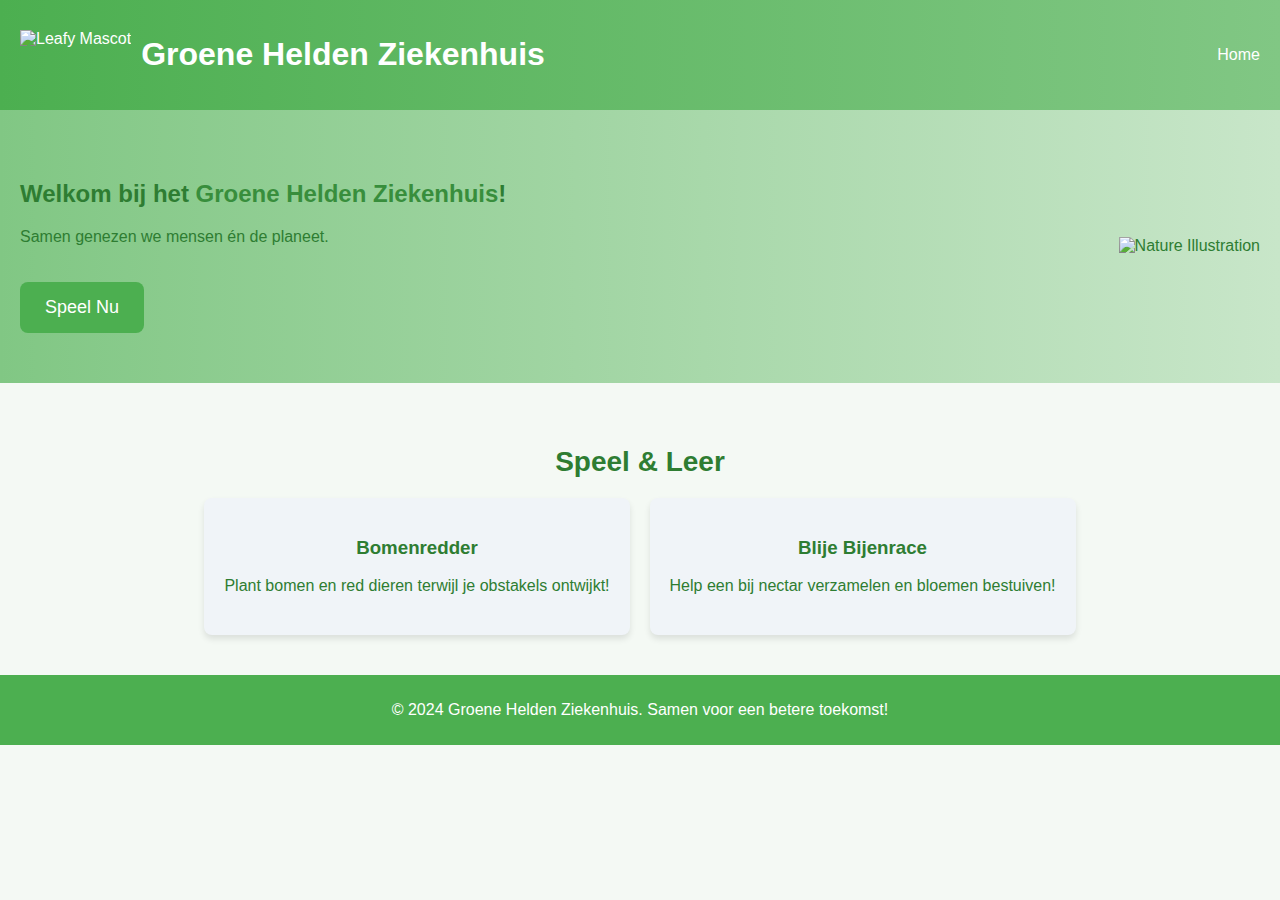
==== sdg_15_storyline_site/home.html @ 1816ff79 "a" ====
<!DOCTYPE html>
<html lang="en">
  <head>
    <meta charset="UTF-8" />
    <meta name="viewport" content="width=device-width, initial-scale=1.0" />
    <title>Groene Helden Ziekenhuis</title>
    <link rel="stylesheet" href="stylee.css" />
  </head>
  <body>
    <header>
      <div class="logo">
        <img src="images/dse.png" alt="Leafy Mascot" class="mascot" />
        <h1>Groene Helden Ziekenhuis</h1>
      </div>
      <nav>
        <ul>
          <li><a href="#home">Home</a></li>
        </ul>
      </nav>
    </header>

    <main>
      <section id="home" class="hero">
        <div class="hero-content">
          <h2>Welkom bij het <span>Groene Helden Ziekenhuis</span>!</h2>
          <p>Samen genezen we mensen én de planeet.</p>
          <button class="cta-button" onclick="showGameAlert()">Speel Nu</button>
        </div>
        <div class="hero-animation">
          <img src="images/dse.png" alt="Nature Illustration" />
        </div>
      </section>
      <section id="play" class="info-section">
        <h2>Speel & Leer</h2>
        <div class="feature-cards">
          <div class="card">
            <h3>Bomenredder</h3>
            <p>Plant bomen en red dieren terwijl je obstakels ontwijkt!</p>
          </div>
          <div class="card">
            <h3>Blije Bijenrace</h3>
            <p>Help een bij nectar verzamelen en bloemen bestuiven!</p>
          </div>
        </div>
      </section>
    </main>

    <footer>
      <p>© 2024 Groene Helden Ziekenhuis. Samen voor een betere toekomst!</p>
    </footer>

    <script src="script.js"></script>
  </body>
</html>
---- sdg_15_storyline_site/stylee.css ----
/* Global Styles */
body {
  font-family: 'Poppins', sans-serif;
  margin: 0;
  padding: 0;
  color: #2e7d32;
  background: #f4f9f4;
}

header {
  background: linear-gradient(90deg, #4caf50, #81c784);
  padding: 15px 20px;
  display: flex;
  justify-content: space-between;
  align-items: center;
  color: white;
  position: sticky;
  top: 0;
  z-index: 1000;
}

header .logo {
  display: flex;
  align-items: center;
}

header .logo img {
  height: 50px;
  margin-right: 10px;
}

header nav ul {
  display: flex;
  list-style: none;
  margin: 0;
  padding: 0;
  gap: 20px;
}

header nav ul li a {
  color: white;
  text-decoration: none;
  font-size: 16px;
  transition: color 0.3s ease;
}

header nav ul li a:hover {
  color: #a5d6a7;
}

/* Hero Section */
.hero {
  display: flex;
  justify-content: space-between;
  align-items: center;
  padding: 50px 20px;
  background: linear-gradient(90deg, #81c784, #c8e6c9);
  color: #2e7d32;
}

.hero h2 span {
  color: #388e3c;
}

.hero .cta-button {
  padding: 15px 25px;
  background: #4caf50;
  color: white;
  border: none;
  border-radius: 8px;
  cursor: pointer;
  font-size: 18px;
  margin-top: 20px;
  transition: background 0.3s ease;
}

.hero .cta-button:hover {
  background: #388e3c;
}

.hero-animation img {
  width: 300px;
  animation: float 3s ease-in-out infinite;
}

@keyframes float {
  0%, 100% {
    transform: translateY(0);
  }
  50% {
    transform: translateY(-10px);
  }
}
/* Info Sections */
.info-section {
  padding: 40px 20px;
  text-align: center;
}

.info-section h2 {
  font-size: 28px;
  margin-bottom: 20px;
}

.info-section p {
  font-size: 16px;
  margin-bottom: 20px;
}

.image-grid {
  display: flex;
  justify-content: center;
  gap: 20px;
}


.image-grid img {
  width: 100px;
  border-radius: 8px;
  box-shadow: 0 4px 6px rgba(0, 0, 0, 0.1);
}

.feature-cards {
  display: flex;
  justify-content: center;
  gap: 20px;
}

.feature-cards .card {
  background: #f0f4f8;
  padding: 20px;
  border-radius: 8px;
  box-shadow: 0 4px 6px rgba(0, 0, 0, 0.1);
  text-align: center;
  transition: transform 0.3s ease;
}

.feature-cards .card:hover {
  transform: scale(1.05);
}

/* Footer */
footer {
  text-align: center;
  padding: 10px;
  background: #4caf50;
  color: white;
}
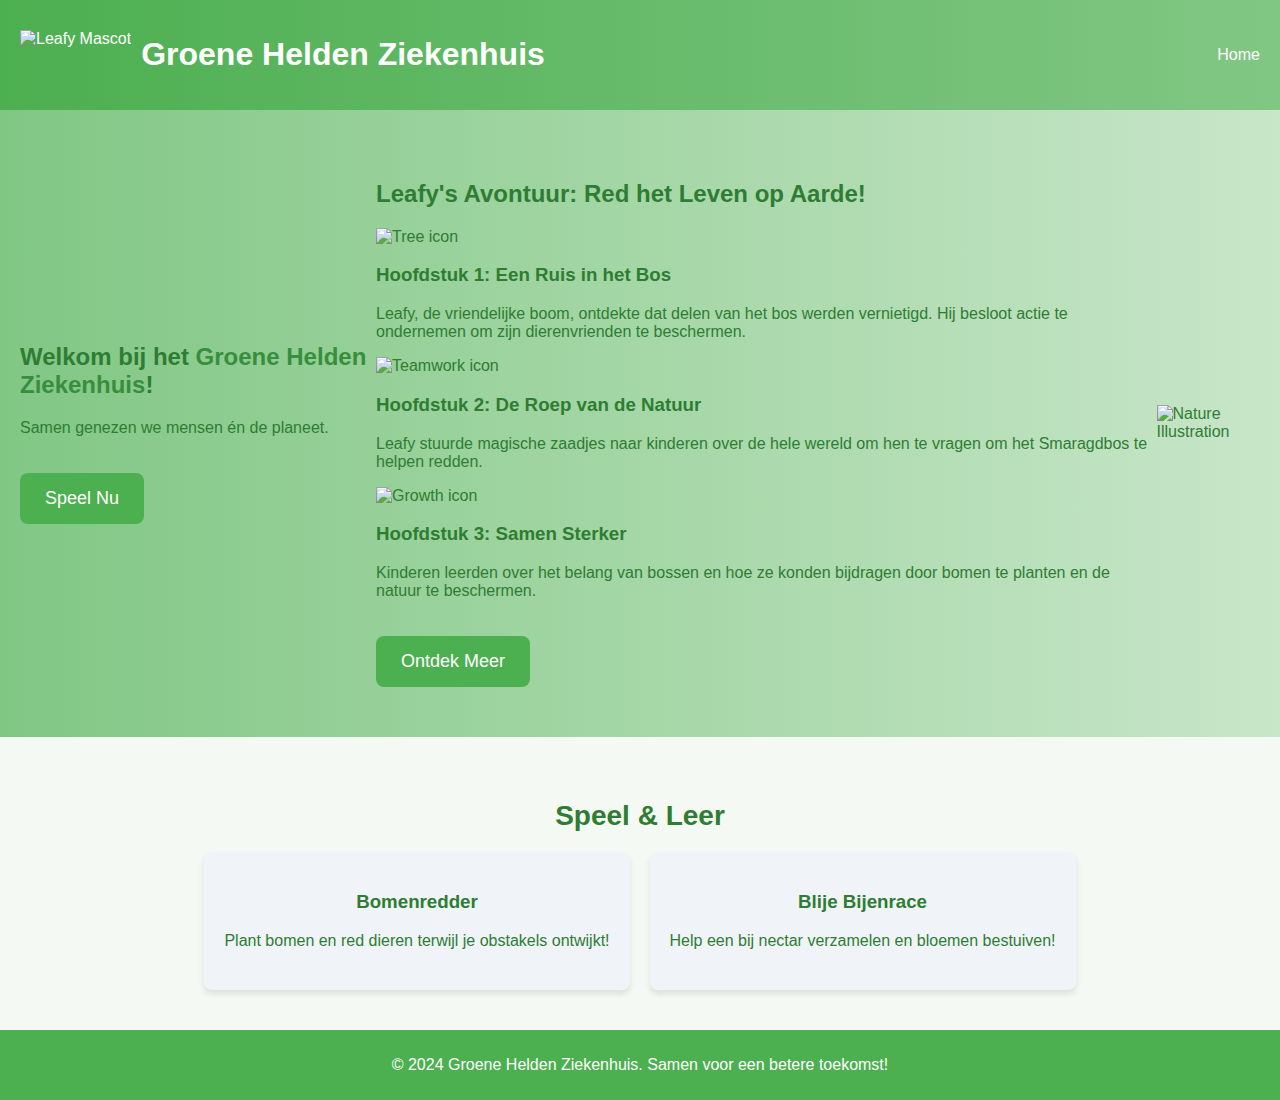
==== commit 27aff043: "sss" ====
--- a/sdg_15_storyline_site/home.html
+++ b/sdg_15_storyline_site/home.html
@@ -26,6 +26,42 @@
           <p>Samen genezen we mensen én de planeet.</p>
           <button class="cta-button" onclick="showGameAlert()">Speel Nu</button>
         </div>
+        <section id="storyline" class="story-section">
+  <h2>Leafy's Avontuur: Red het Leven op Aarde!</h2>
+  <div class="story-content">
+    <div class="story-card">
+      <div class="story-icon">
+        <img src="images/leaf.png" alt="Tree icon">
+      </div>
+      <h3>Hoofdstuk 1: Een Ruis in het Bos</h3>
+      <p>
+        Leafy, de vriendelijke boom, ontdekte dat delen van het bos werden vernietigd. Hij besloot actie te ondernemen om zijn dierenvrienden te beschermen.
+      </p>
+    </div>
+
+    <div class="story-card">
+      <div class="story-icon">
+        <img src="images/teamwork.png" alt="Teamwork icon">
+      </div>
+      <h3>Hoofdstuk 2: De Roep van de Natuur</h3>
+      <p>
+        Leafy stuurde magische zaadjes naar kinderen over de hele wereld om hen te vragen om het Smaragdbos te helpen redden.
+      </p>
+    </div>
+
+    <div class="story-card">
+      <div class="story-icon">
+        <img src="images/growth.png" alt="Growth icon">
+      </div>
+      <h3>Hoofdstuk 3: Samen Sterker</h3>
+      <p>
+        Kinderen leerden over het belang van bossen en hoe ze konden bijdragen door bomen te planten en de natuur te beschermen.
+      </p>
+    </div>
+  </div>
+  <button class="cta-button" onclick="exploreMore()">Ontdek Meer</button>
+</section>
+
         <div class="hero-animation">
           <img src="images/dse.png" alt="Nature Illustration" />
         </div>
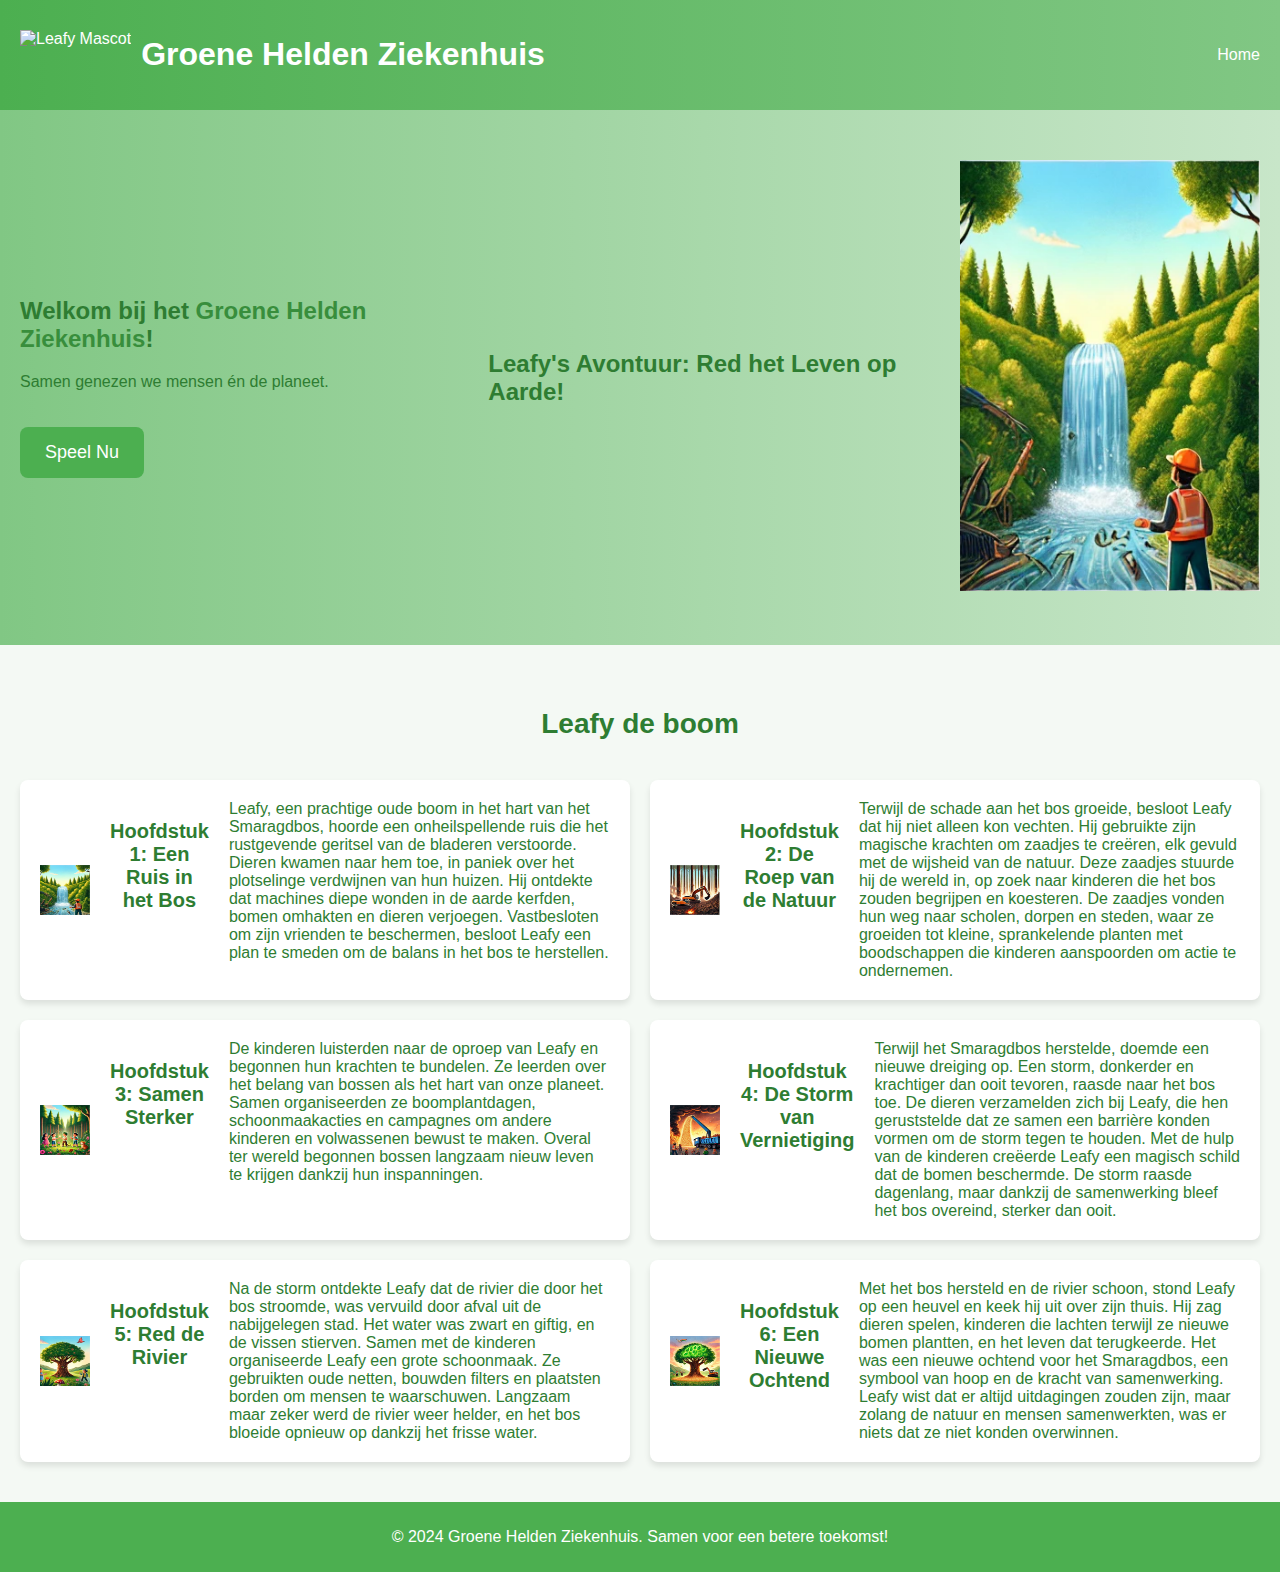
==== commit 3f7b0533: "images" ====
--- a/sdg_15_storyline_site/home.html
+++ b/sdg_15_storyline_site/home.html
@@ -27,55 +27,97 @@
           <button class="cta-button" onclick="showGameAlert()">Speel Nu</button>
         </div>
         <section id="storyline" class="story-section">
-  <h2>Leafy's Avontuur: Red het Leven op Aarde!</h2>
-  <div class="story-content">
-    <div class="story-card">
-      <div class="story-icon">
-        <img src="images/leaf.png" alt="Tree icon">
-      </div>
-      <h3>Hoofdstuk 1: Een Ruis in het Bos</h3>
-      <p>
-        Leafy, de vriendelijke boom, ontdekte dat delen van het bos werden vernietigd. Hij besloot actie te ondernemen om zijn dierenvrienden te beschermen.
-      </p>
-    </div>
-
-    <div class="story-card">
-      <div class="story-icon">
-        <img src="images/teamwork.png" alt="Teamwork icon">
-      </div>
-      <h3>Hoofdstuk 2: De Roep van de Natuur</h3>
-      <p>
-        Leafy stuurde magische zaadjes naar kinderen over de hele wereld om hen te vragen om het Smaragdbos te helpen redden.
-      </p>
-    </div>
-
-    <div class="story-card">
-      <div class="story-icon">
-        <img src="images/growth.png" alt="Growth icon">
-      </div>
-      <h3>Hoofdstuk 3: Samen Sterker</h3>
-      <p>
-        Kinderen leerden over het belang van bossen en hoe ze konden bijdragen door bomen te planten en de natuur te beschermen.
-      </p>
-    </div>
-  </div>
-  <button class="cta-button" onclick="exploreMore()">Ontdek Meer</button>
-</section>
+          <h2>Leafy's Avontuur: Red het Leven op Aarde!</h2>
+        </section>
 
         <div class="hero-animation">
-          <img src="images/dse.png" alt="Nature Illustration" />
+          <img src="image1.png" alt="Nature Illustration" />
         </div>
       </section>
       <section id="play" class="info-section">
-        <h2>Speel & Leer</h2>
-        <div class="feature-cards">
-          <div class="card">
-            <h3>Bomenredder</h3>
-            <p>Plant bomen en red dieren terwijl je obstakels ontwijkt!</p>
+        <h2>Leafy de boom</h2>
+        <div class="story-content">
+          <!-- Hoofdstuk 1 -->
+          <div class="story-card">
+            <div class="story-icon">
+              <img src="image1.png" alt="Tree icon" />
+            </div>
+            <h3>Hoofdstuk 1: Een Ruis in het Bos</h3>
+            <p>
+              Leafy, een prachtige oude boom in het hart van het Smaragdbos, hoorde een onheilspellende ruis die het rustgevende geritsel van de
+              bladeren verstoorde. Dieren kwamen naar hem toe, in paniek over het plotselinge verdwijnen van hun huizen. Hij ontdekte dat machines
+              diepe wonden in de aarde kerfden, bomen omhakten en dieren verjoegen. Vastbesloten om zijn vrienden te beschermen, besloot Leafy een
+              plan te smeden om de balans in het bos te herstellen.
+            </p>
           </div>
-          <div class="card">
-            <h3>Blije Bijenrace</h3>
-            <p>Help een bij nectar verzamelen en bloemen bestuiven!</p>
+
+          <!-- Hoofdstuk 2 -->
+          <div class="story-card">
+            <div class="story-icon">
+              <img src="image2.png" alt="Teamwork icon" />
+            </div>
+            <h3>Hoofdstuk 2: De Roep van de Natuur</h3>
+            <p>
+              Terwijl de schade aan het bos groeide, besloot Leafy dat hij niet alleen kon vechten. Hij gebruikte zijn magische krachten om zaadjes te
+              creëren, elk gevuld met de wijsheid van de natuur. Deze zaadjes stuurde hij de wereld in, op zoek naar kinderen die het bos zouden
+              begrijpen en koesteren. De zaadjes vonden hun weg naar scholen, dorpen en steden, waar ze groeiden tot kleine, sprankelende planten met
+              boodschappen die kinderen aanspoorden om actie te ondernemen.
+            </p>
+          </div>
+
+          <!-- Hoofdstuk 3 -->
+          <div class="story-card">
+            <div class="story-icon">
+              <img src="image3.png" alt="Growth icon" />
+            </div>
+            <h3>Hoofdstuk 3: Samen Sterker</h3>
+            <p>
+              De kinderen luisterden naar de oproep van Leafy en begonnen hun krachten te bundelen. Ze leerden over het belang van bossen als het hart
+              van onze planeet. Samen organiseerden ze boomplantdagen, schoonmaakacties en campagnes om andere kinderen en volwassenen bewust te
+              maken. Overal ter wereld begonnen bossen langzaam nieuw leven te krijgen dankzij hun inspanningen.
+            </p>
+          </div>
+
+          <!-- Hoofdstuk 4 -->
+          <div class="story-card">
+            <div class="story-icon">
+              <img src="image4.png" alt="Shield icon" />
+            </div>
+            <h3>Hoofdstuk 4: De Storm van Vernietiging</h3>
+            <p>
+              Terwijl het Smaragdbos herstelde, doemde een nieuwe dreiging op. Een storm, donkerder en krachtiger dan ooit tevoren, raasde naar het
+              bos toe. De dieren verzamelden zich bij Leafy, die hen geruststelde dat ze samen een barrière konden vormen om de storm tegen te houden.
+              Met de hulp van de kinderen creëerde Leafy een magisch schild dat de bomen beschermde. De storm raasde dagenlang, maar dankzij de
+              samenwerking bleef het bos overeind, sterker dan ooit.
+            </p>
+          </div>
+
+          <!-- Hoofdstuk 5 -->
+          <div class="story-card">
+            <div class="story-icon">
+              <img src="image5.png" alt="Water drop icon" />
+            </div>
+            <h3>Hoofdstuk 5: Red de Rivier</h3>
+            <p>
+              Na de storm ontdekte Leafy dat de rivier die door het bos stroomde, was vervuild door afval uit de nabijgelegen stad. Het water was
+              zwart en giftig, en de vissen stierven. Samen met de kinderen organiseerde Leafy een grote schoonmaak. Ze gebruikten oude netten,
+              bouwden filters en plaatsten borden om mensen te waarschuwen. Langzaam maar zeker werd de rivier weer helder, en het bos bloeide opnieuw
+              op dankzij het frisse water.
+            </p>
+          </div>
+
+          <!-- Hoofdstuk 6 -->
+          <div class="story-card">
+            <div class="story-icon">
+              <img src="image6.png" alt="Sunrise icon" />
+            </div>
+            <h3>Hoofdstuk 6: Een Nieuwe Ochtend</h3>
+            <p>
+              Met het bos hersteld en de rivier schoon, stond Leafy op een heuvel en keek hij uit over zijn thuis. Hij zag dieren spelen, kinderen die
+              lachten terwijl ze nieuwe bomen plantten, en het leven dat terugkeerde. Het was een nieuwe ochtend voor het Smaragdbos, een symbool van
+              hoop en de kracht van samenwerking. Leafy wist dat er altijd uitdagingen zouden zijn, maar zolang de natuur en mensen samenwerkten, was
+              er niets dat ze niet konden overwinnen.
+            </p>
           </div>
         </div>
       </section>
--- a/sdg_15_storyline_site/stylee.css
+++ b/sdg_15_storyline_site/stylee.css
@@ -1,10 +1,13 @@
 /* Global Styles */
 body {
-  font-family: 'Poppins', sans-serif;
+  font-family: "Poppins", sans-serif;
   margin: 0;
   padding: 0;
   color: #2e7d32;
   background: #f4f9f4;
+  display: flex;
+  flex-direction: column;
+  min-height: 100vh;
 }
 
 header {
@@ -84,17 +87,24 @@
 }
 
 @keyframes float {
-  0%, 100% {
+  0%,
+  100% {
     transform: translateY(0);
   }
   50% {
     transform: translateY(-10px);
   }
 }
+
 /* Info Sections */
 .info-section {
   padding: 40px 20px;
   text-align: center;
+  flex: 1; /* Zorgt ervoor dat deze sectie de resterende ruimte inneemt */
+  display: flex;
+  align-items: center;
+  justify-content: center;
+  flex-direction: column; /* Zorgt ervoor dat de content in een verticale flow blijft */
 }
 
 .info-section h2 {
@@ -107,36 +117,50 @@
   margin-bottom: 20px;
 }
 
-.image-grid {
-  display: flex;
-  justify-content: center;
-  gap: 20px;
+.info-section .story-content {
+  display: grid;
+  max-width: 1600px;
+  grid-template-columns: repeat(2, minmax(300px, 1fr));
+  gap: 20px; /* Ruimte tussen de kaarten */
+  margin-top: 20px;
 }
 
-
-.image-grid img {
-  width: 100px;
-  border-radius: 8px;
-  box-shadow: 0 4px 6px rgba(0, 0, 0, 0.1);
-}
-
-.feature-cards {
-  display: flex;
-  justify-content: center;
-  gap: 20px;
-}
-
-.feature-cards .card {
-  background: #f0f4f8;
+/* Zorg ervoor dat de story-card flex is */
+.story-card {
+  display: flex; /* Flexbox gebruiken voor de uitlijning van afbeelding en tekst */
+  background: #ffffff;
   padding: 20px;
   border-radius: 8px;
   box-shadow: 0 4px 6px rgba(0, 0, 0, 0.1);
-  text-align: center;
+  text-align: left;
   transition: transform 0.3s ease;
+  gap: 20px; /* Ruimte tussen de afbeelding en tekst */
 }
 
-.feature-cards .card:hover {
-  transform: scale(1.05);
+/* De afbeelding komt links van de tekst */
+.story-icon {
+  display: flex;
+  justify-content: center; /* Horizontaal centreren van de afbeelding */
+  align-items: center; /* Verticaal centreren van de afbeelding */
+  flex-shrink: 0; /* Zorg ervoor dat de afbeelding niet krimpt */
+}
+
+.story-icon img {
+  width: 50px;
+  height: 50px; /* Zorg ervoor dat de afbeelding een vaste grootte heeft */
+}
+
+/* De h3 wordt boven de tekst geplaatst */
+.story-card h3 {
+  font-size: 20px;
+  text-align: center; /* Titel gecentreerd boven de tekst */
+  margin-bottom: 10px; /* Ruimte tussen de titel en de tekst */
+  width: 100%; /* Zorg ervoor dat de titel de volledige breedte inneemt */
+}
+
+.story-card p {
+  text-align: left; /* Zorg ervoor dat de tekst naar links is uitgelijnd */
+  margin: 0; /* Verwijder extra marges tussen de tekst */
 }
 
 /* Footer */
@@ -146,3 +170,7 @@
   background: #4caf50;
   color: white;
 }
+
+main {
+  flex: 1; /* Duwt de footer naar de onderkant */
+}
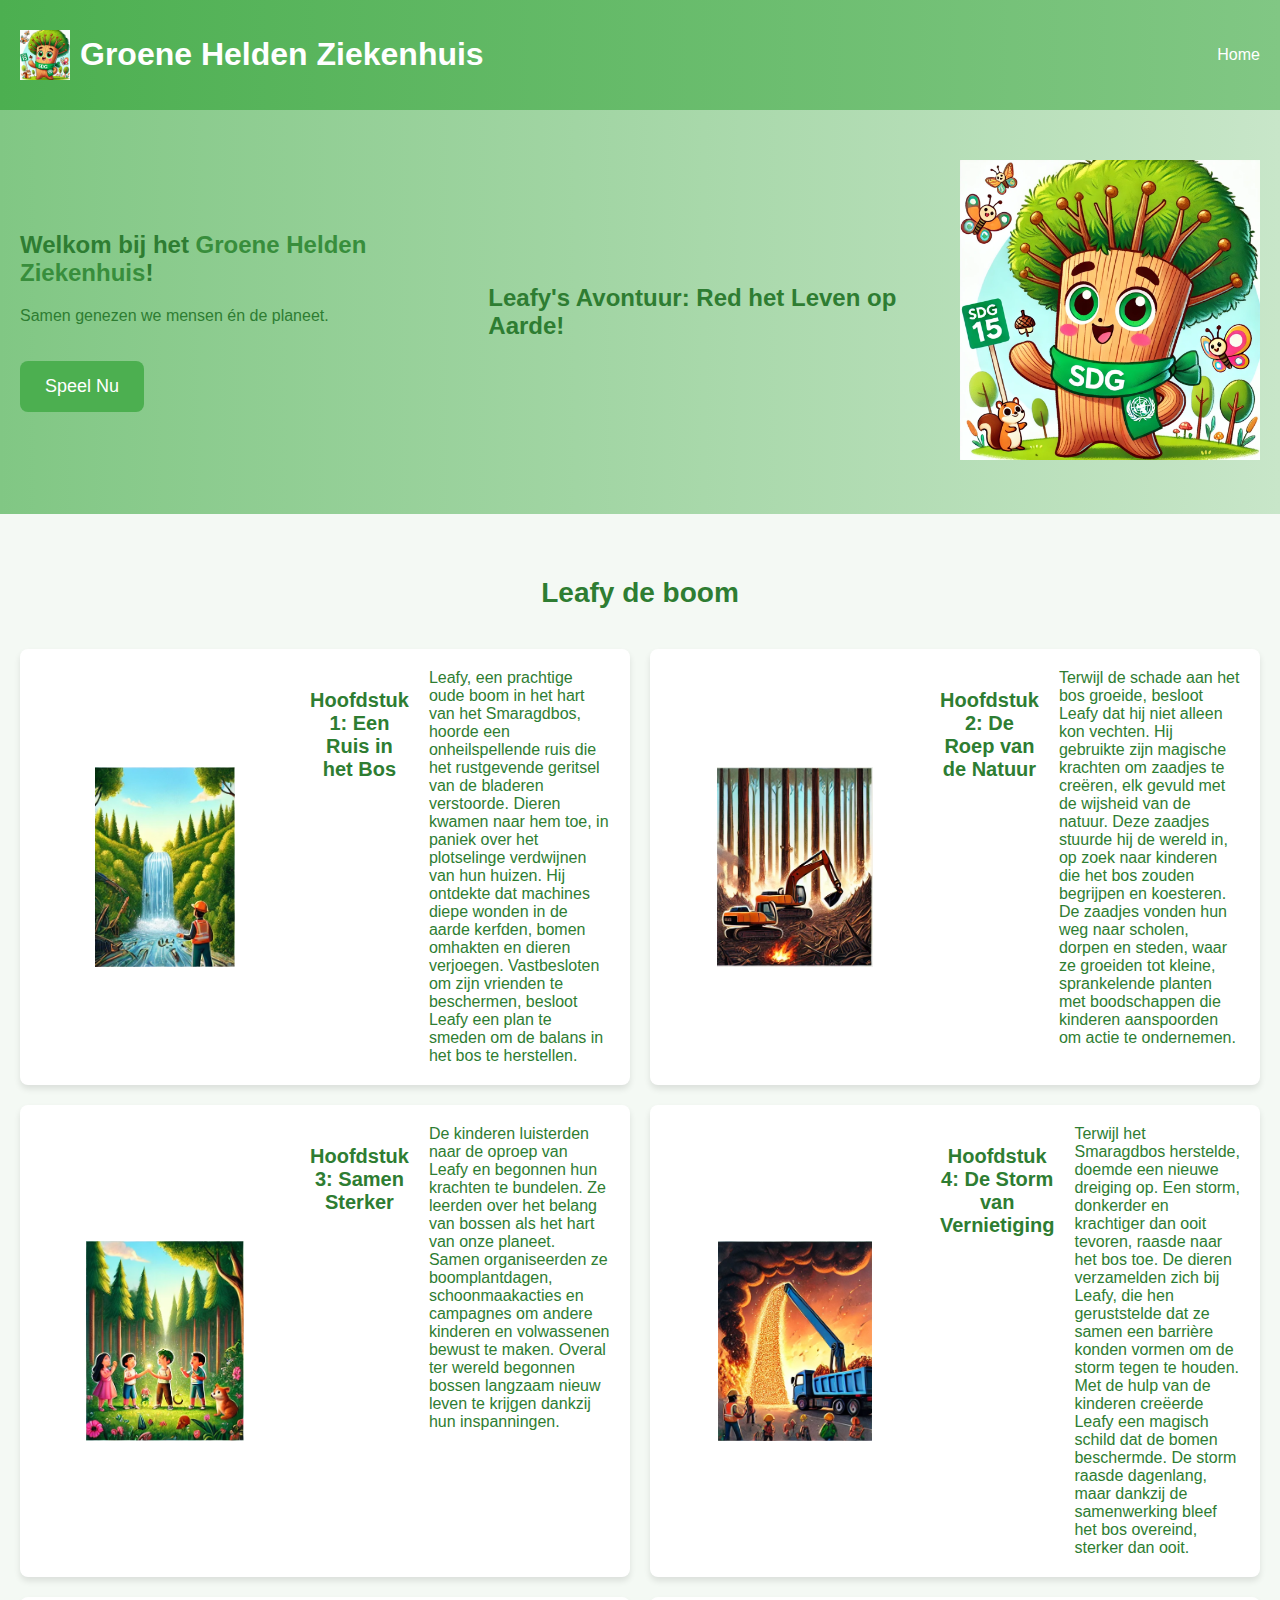
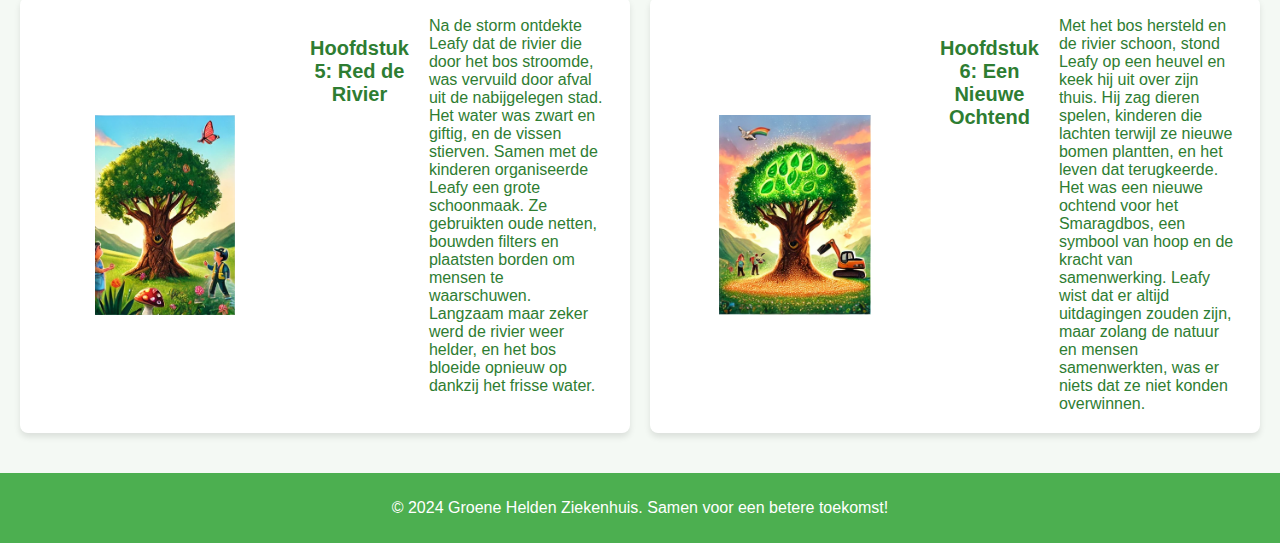
==== commit 1344379b: "sss" ====
--- a/sdg_15_storyline_site/home.html
+++ b/sdg_15_storyline_site/home.html
@@ -9,7 +9,7 @@
   <body>
     <header>
       <div class="logo">
-        <img src="images/dse.png" alt="Leafy Mascot" class="mascot" />
+        <img src="dse.png" alt="Leafy Mascot" class="mascot" />
         <h1>Groene Helden Ziekenhuis</h1>
       </div>
       <nav>
@@ -31,7 +31,7 @@
         </section>
 
         <div class="hero-animation">
-          <img src="image1.png" alt="Nature Illustration" />
+          <img src="dse.png" alt="Nature Illustration" />
         </div>
       </section>
       <section id="play" class="info-section">
--- a/sdg_15_storyline_site/stylee.css
+++ b/sdg_15_storyline_site/stylee.css
@@ -146,8 +146,9 @@
 }
 
 .story-icon img {
-  width: 50px;
-  height: 50px; /* Zorg ervoor dat de afbeelding een vaste grootte heeft */
+  width: 250px; /* Vergroot de breedte */
+  height: 200px; /* Vergroot de hoogte */
+  object-fit: contain; /* Zorg ervoor dat de afbeelding binnen de beschikbare ruimte past */
 }
 
 /* De h3 wordt boven de tekst geplaatst */
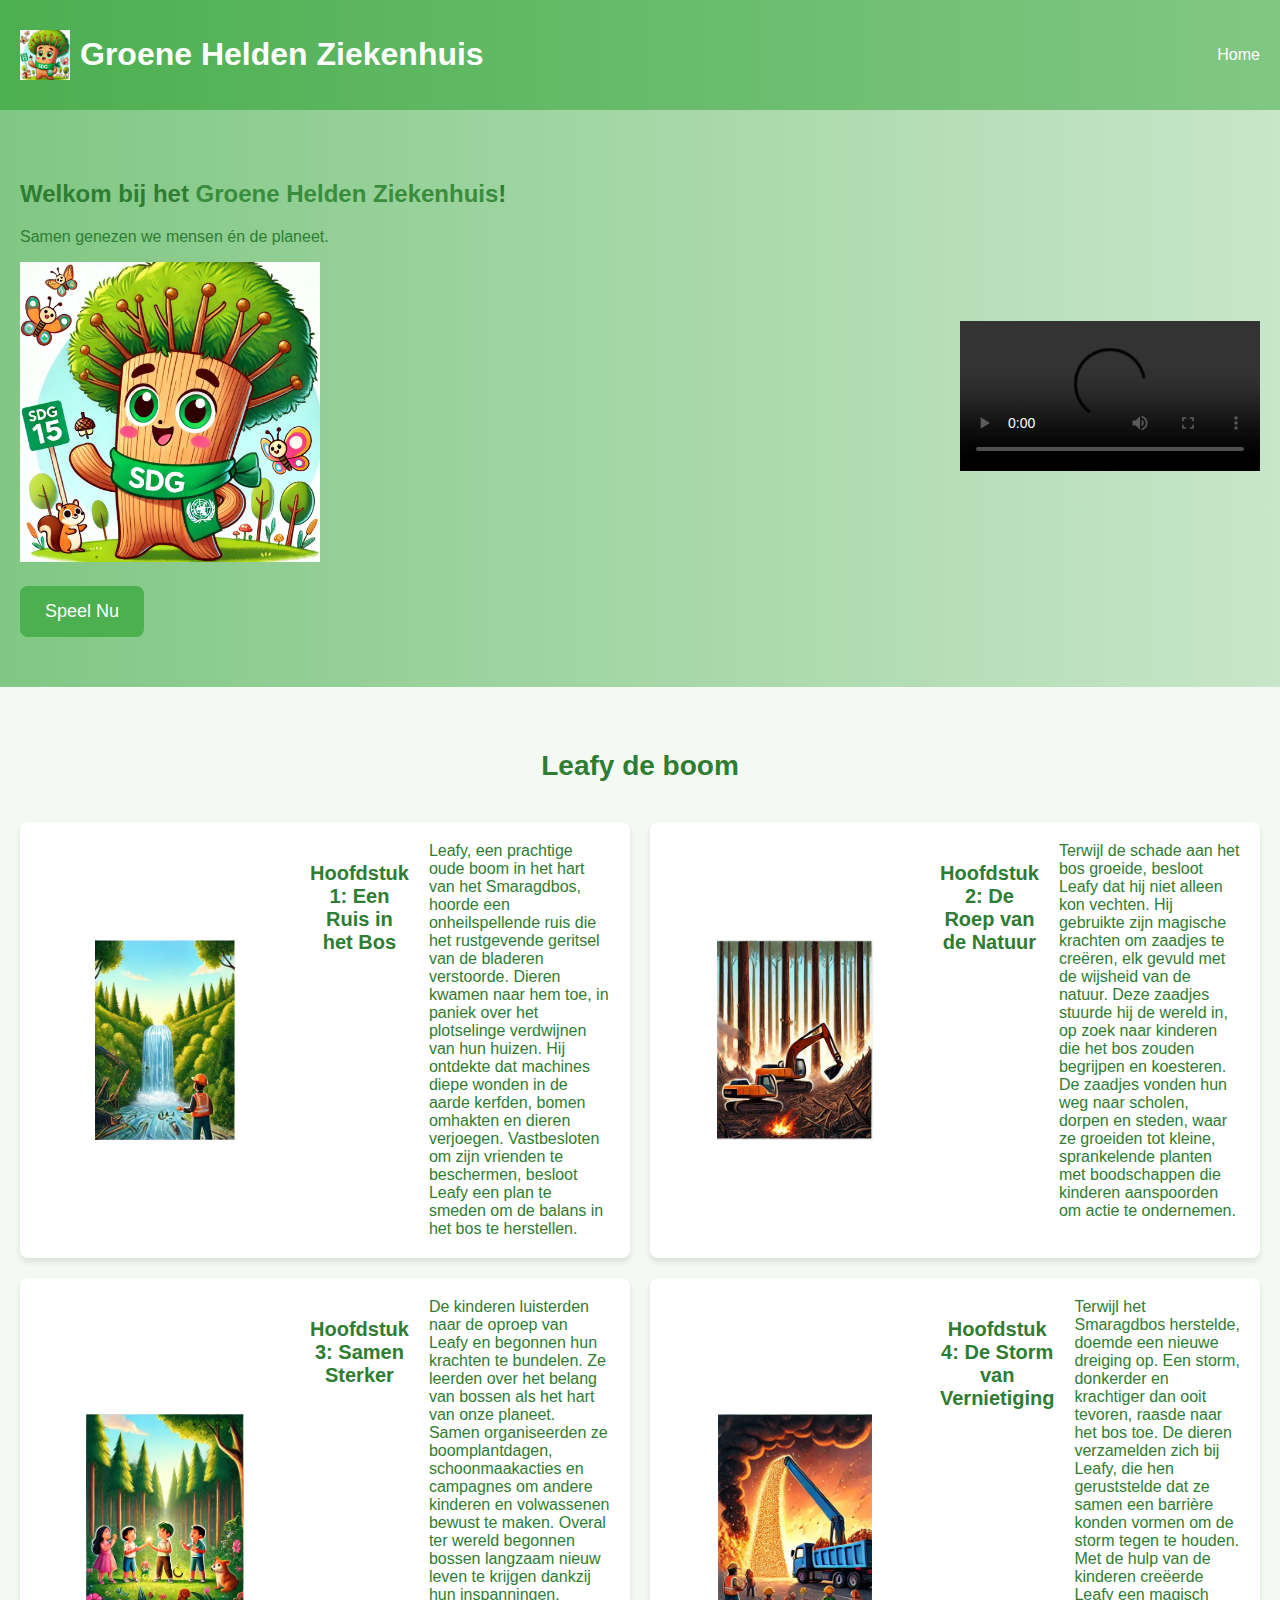
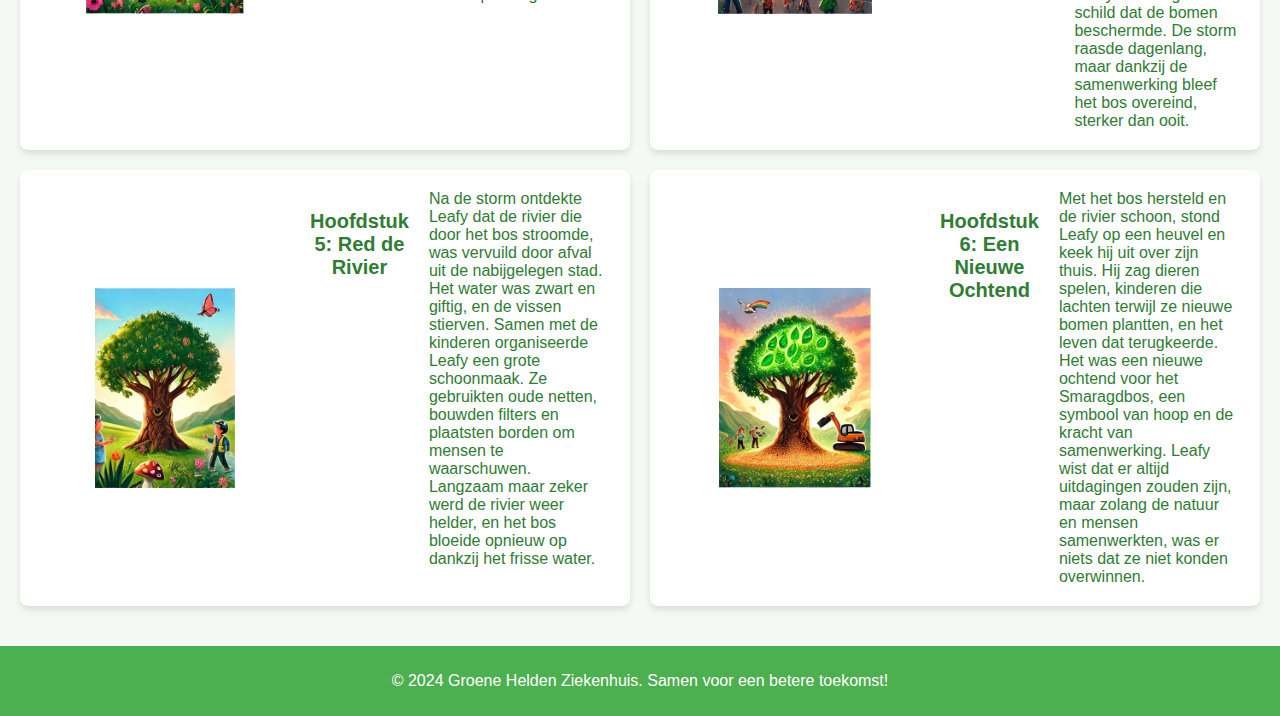
==== commit 6307a2c5: "sssdfsgsrgg" ====
--- a/sdg_15_storyline_site/home.html
+++ b/sdg_15_storyline_site/home.html
@@ -24,16 +24,21 @@
         <div class="hero-content">
           <h2>Welkom bij het <span>Groene Helden Ziekenhuis</span>!</h2>
           <p>Samen genezen we mensen én de planeet.</p>
+                  <div class="hero-animation">
+          <img src="dse.png" alt="Nature Illustration" />
+        </div>
           <button class="cta-button" onclick="showGameAlert()">Speel Nu</button>
         </div>
         <section id="storyline" class="story-section">
-          <h2>Leafy's Avontuur: Red het Leven op Aarde!</h2>
+          <!-- Video toegevoegd in plaats van de tekst -->
+          <video controls>
+            <source src="untitled.mp4" type="video/mp4" />
+            Je browser ondersteunt geen video-element.
+          </video>
         </section>
 
-        <div class="hero-animation">
-          <img src="dse.png" alt="Nature Illustration" />
-        </div>
       </section>
+
       <section id="play" class="info-section">
         <h2>Leafy de boom</h2>
         <div class="story-content">
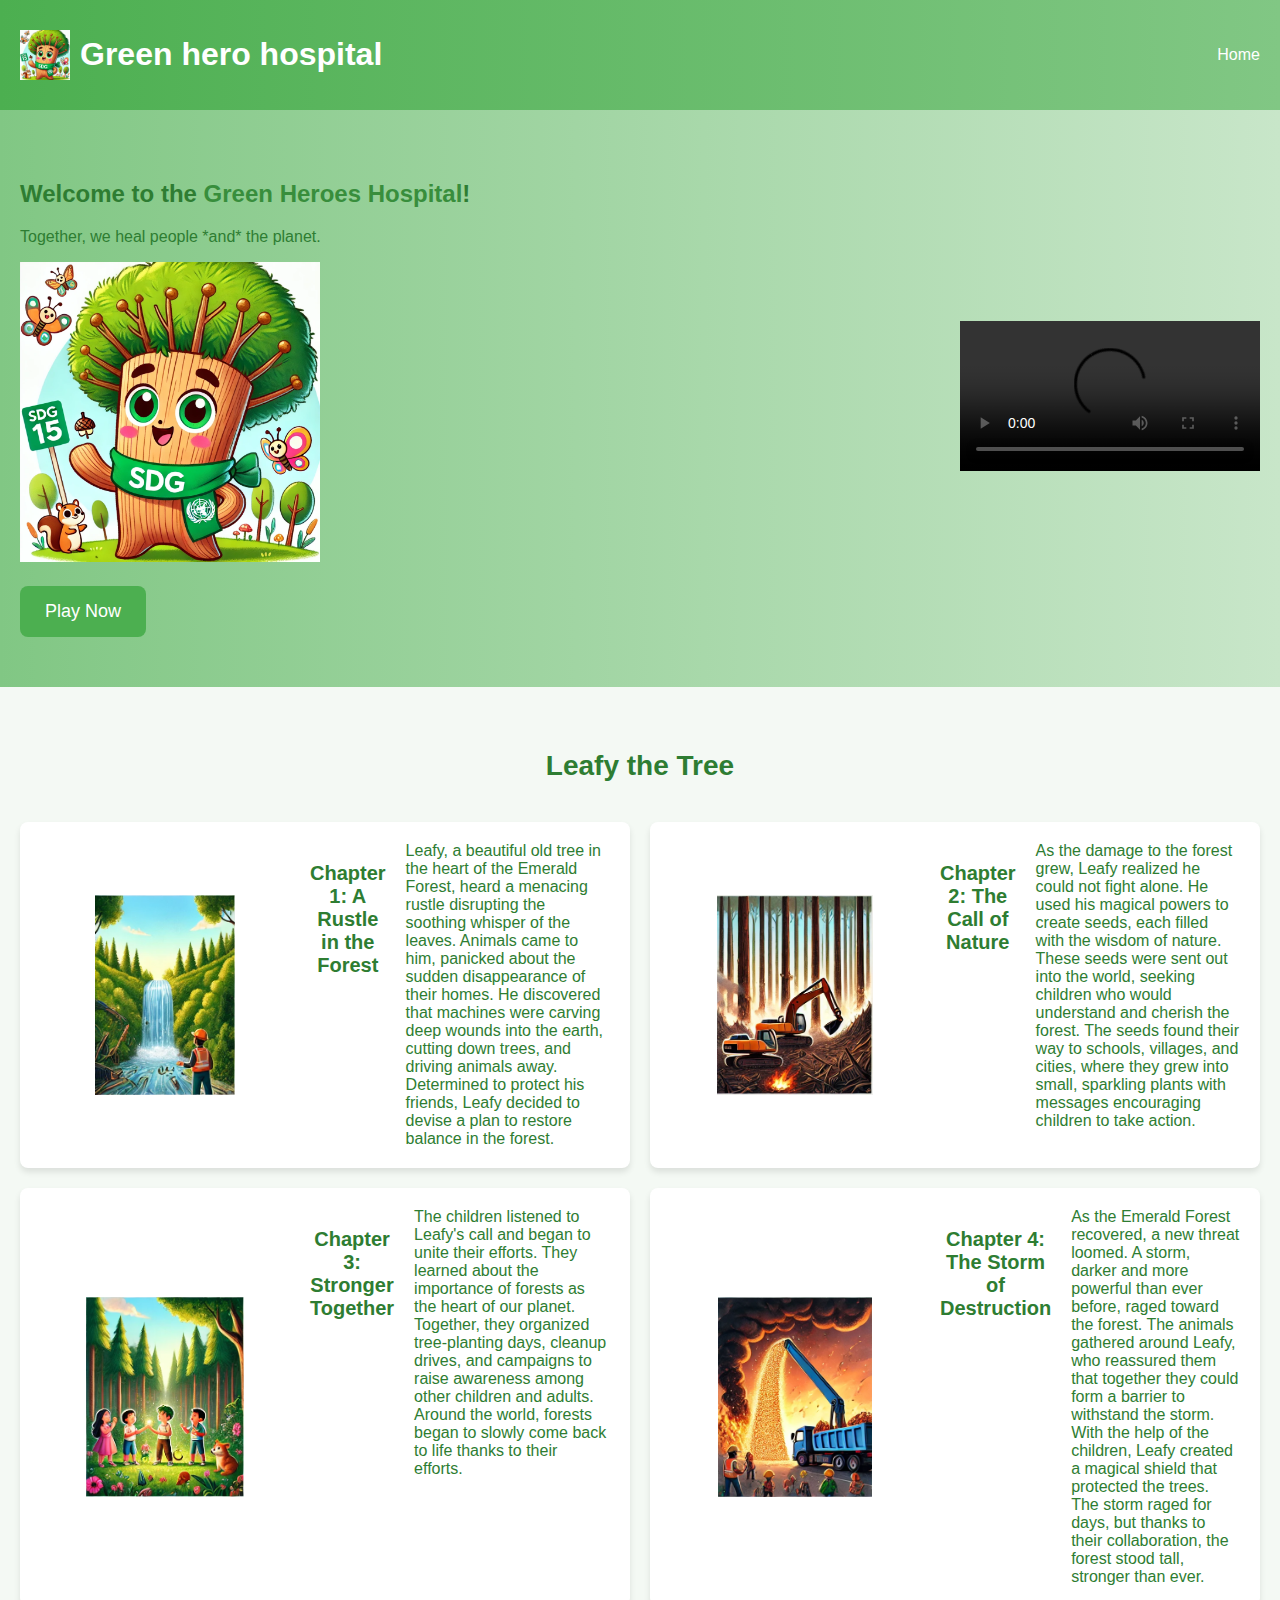
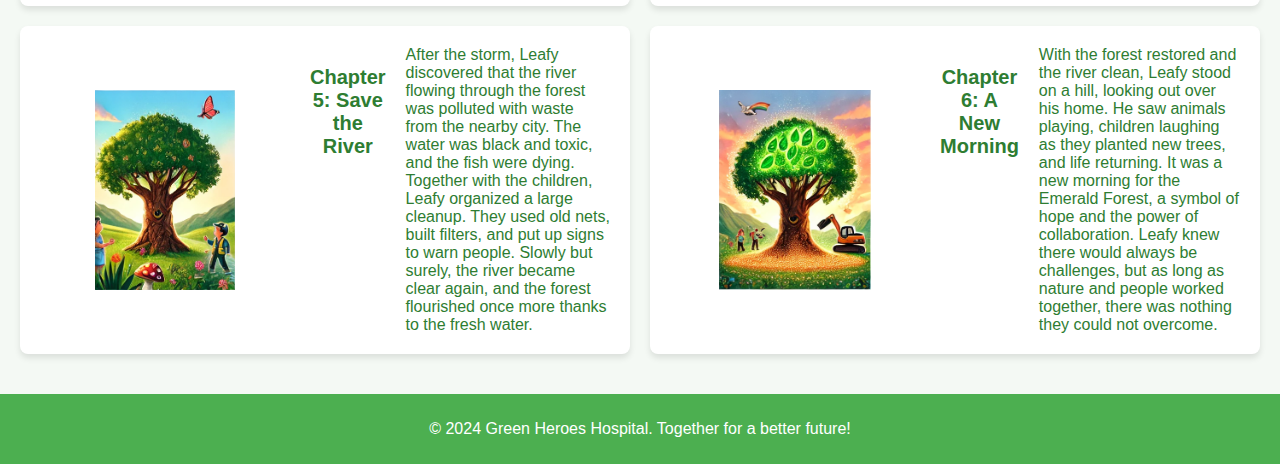
==== commit 0c180654: "Fix: Translate everything to english" ====
--- a/sdg_15_storyline_site/home.html
+++ b/sdg_15_storyline_site/home.html
@@ -3,14 +3,14 @@
   <head>
     <meta charset="UTF-8" />
     <meta name="viewport" content="width=device-width, initial-scale=1.0" />
-    <title>Groene Helden Ziekenhuis</title>
+    <title>Green hero hospital</title>
     <link rel="stylesheet" href="stylee.css" />
   </head>
   <body>
     <header>
       <div class="logo">
         <img src="dse.png" alt="Leafy Mascot" class="mascot" />
-        <h1>Groene Helden Ziekenhuis</h1>
+        <h1>Green hero hospital</h1>
       </div>
       <nav>
         <ul>
@@ -22,106 +22,105 @@
     <main>
       <section id="home" class="hero">
         <div class="hero-content">
-          <h2>Welkom bij het <span>Groene Helden Ziekenhuis</span>!</h2>
-          <p>Samen genezen we mensen én de planeet.</p>
-                  <div class="hero-animation">
-          <img src="dse.png" alt="Nature Illustration" />
-        </div>
-          <button class="cta-button" onclick="showGameAlert()">Speel Nu</button>
+          <h2>Welcome to the <span>Green Heroes Hospital</span>!</h2>
+          <p>Together, we heal people *and* the planet.</p>
+          <div class="hero-animation">
+            <img src="dse.png" alt="Nature Illustration" />
+          </div>
+          <button class="cta-button" onclick="showGameAlert()">Play Now</button>
         </div>
         <section id="storyline" class="story-section">
-          <!-- Video toegevoegd in plaats van de tekst -->
+          <!-- Video added instead of text -->
           <video controls>
             <source src="untitled.mp4" type="video/mp4" />
-            Je browser ondersteunt geen video-element.
+            Your browser does not support the video element.
           </video>
         </section>
-
       </section>
 
       <section id="play" class="info-section">
-        <h2>Leafy de boom</h2>
+        <h2>Leafy the Tree</h2>
         <div class="story-content">
-          <!-- Hoofdstuk 1 -->
+          <!-- Chapter 1 -->
           <div class="story-card">
             <div class="story-icon">
               <img src="image1.png" alt="Tree icon" />
             </div>
-            <h3>Hoofdstuk 1: Een Ruis in het Bos</h3>
+            <h3>Chapter 1: A Rustle in the Forest</h3>
             <p>
-              Leafy, een prachtige oude boom in het hart van het Smaragdbos, hoorde een onheilspellende ruis die het rustgevende geritsel van de
-              bladeren verstoorde. Dieren kwamen naar hem toe, in paniek over het plotselinge verdwijnen van hun huizen. Hij ontdekte dat machines
-              diepe wonden in de aarde kerfden, bomen omhakten en dieren verjoegen. Vastbesloten om zijn vrienden te beschermen, besloot Leafy een
-              plan te smeden om de balans in het bos te herstellen.
+              Leafy, a beautiful old tree in the heart of the Emerald Forest, heard a menacing rustle disrupting the soothing whisper of the leaves.
+              Animals came to him, panicked about the sudden disappearance of their homes. He discovered that machines were carving deep wounds into
+              the earth, cutting down trees, and driving animals away. Determined to protect his friends, Leafy decided to devise a plan to restore
+              balance in the forest.
             </p>
           </div>
 
-          <!-- Hoofdstuk 2 -->
+          <!-- Chapter 2 -->
           <div class="story-card">
             <div class="story-icon">
               <img src="image2.png" alt="Teamwork icon" />
             </div>
-            <h3>Hoofdstuk 2: De Roep van de Natuur</h3>
+            <h3>Chapter 2: The Call of Nature</h3>
             <p>
-              Terwijl de schade aan het bos groeide, besloot Leafy dat hij niet alleen kon vechten. Hij gebruikte zijn magische krachten om zaadjes te
-              creëren, elk gevuld met de wijsheid van de natuur. Deze zaadjes stuurde hij de wereld in, op zoek naar kinderen die het bos zouden
-              begrijpen en koesteren. De zaadjes vonden hun weg naar scholen, dorpen en steden, waar ze groeiden tot kleine, sprankelende planten met
-              boodschappen die kinderen aanspoorden om actie te ondernemen.
+              As the damage to the forest grew, Leafy realized he could not fight alone. He used his magical powers to create seeds, each filled with
+              the wisdom of nature. These seeds were sent out into the world, seeking children who would understand and cherish the forest. The seeds
+              found their way to schools, villages, and cities, where they grew into small, sparkling plants with messages encouraging children to
+              take action.
             </p>
           </div>
 
-          <!-- Hoofdstuk 3 -->
+          <!-- Chapter 3 -->
           <div class="story-card">
             <div class="story-icon">
               <img src="image3.png" alt="Growth icon" />
             </div>
-            <h3>Hoofdstuk 3: Samen Sterker</h3>
+            <h3>Chapter 3: Stronger Together</h3>
             <p>
-              De kinderen luisterden naar de oproep van Leafy en begonnen hun krachten te bundelen. Ze leerden over het belang van bossen als het hart
-              van onze planeet. Samen organiseerden ze boomplantdagen, schoonmaakacties en campagnes om andere kinderen en volwassenen bewust te
-              maken. Overal ter wereld begonnen bossen langzaam nieuw leven te krijgen dankzij hun inspanningen.
+              The children listened to Leafy's call and began to unite their efforts. They learned about the importance of forests as the heart of our
+              planet. Together, they organized tree-planting days, cleanup drives, and campaigns to raise awareness among other children and adults.
+              Around the world, forests began to slowly come back to life thanks to their efforts.
             </p>
           </div>
 
-          <!-- Hoofdstuk 4 -->
+          <!-- Chapter 4 -->
           <div class="story-card">
             <div class="story-icon">
               <img src="image4.png" alt="Shield icon" />
             </div>
-            <h3>Hoofdstuk 4: De Storm van Vernietiging</h3>
+            <h3>Chapter 4: The Storm of Destruction</h3>
             <p>
-              Terwijl het Smaragdbos herstelde, doemde een nieuwe dreiging op. Een storm, donkerder en krachtiger dan ooit tevoren, raasde naar het
-              bos toe. De dieren verzamelden zich bij Leafy, die hen geruststelde dat ze samen een barrière konden vormen om de storm tegen te houden.
-              Met de hulp van de kinderen creëerde Leafy een magisch schild dat de bomen beschermde. De storm raasde dagenlang, maar dankzij de
-              samenwerking bleef het bos overeind, sterker dan ooit.
+              As the Emerald Forest recovered, a new threat loomed. A storm, darker and more powerful than ever before, raged toward the forest. The
+              animals gathered around Leafy, who reassured them that together they could form a barrier to withstand the storm. With the help of the
+              children, Leafy created a magical shield that protected the trees. The storm raged for days, but thanks to their collaboration, the
+              forest stood tall, stronger than ever.
             </p>
           </div>
 
-          <!-- Hoofdstuk 5 -->
+          <!-- Chapter 5 -->
           <div class="story-card">
             <div class="story-icon">
               <img src="image5.png" alt="Water drop icon" />
             </div>
-            <h3>Hoofdstuk 5: Red de Rivier</h3>
+            <h3>Chapter 5: Save the River</h3>
             <p>
-              Na de storm ontdekte Leafy dat de rivier die door het bos stroomde, was vervuild door afval uit de nabijgelegen stad. Het water was
-              zwart en giftig, en de vissen stierven. Samen met de kinderen organiseerde Leafy een grote schoonmaak. Ze gebruikten oude netten,
-              bouwden filters en plaatsten borden om mensen te waarschuwen. Langzaam maar zeker werd de rivier weer helder, en het bos bloeide opnieuw
-              op dankzij het frisse water.
+              After the storm, Leafy discovered that the river flowing through the forest was polluted with waste from the nearby city. The water was
+              black and toxic, and the fish were dying. Together with the children, Leafy organized a large cleanup. They used old nets, built
+              filters, and put up signs to warn people. Slowly but surely, the river became clear again, and the forest flourished once more thanks to
+              the fresh water.
             </p>
           </div>
 
-          <!-- Hoofdstuk 6 -->
+          <!-- Chapter 6 -->
           <div class="story-card">
             <div class="story-icon">
               <img src="image6.png" alt="Sunrise icon" />
             </div>
-            <h3>Hoofdstuk 6: Een Nieuwe Ochtend</h3>
+            <h3>Chapter 6: A New Morning</h3>
             <p>
-              Met het bos hersteld en de rivier schoon, stond Leafy op een heuvel en keek hij uit over zijn thuis. Hij zag dieren spelen, kinderen die
-              lachten terwijl ze nieuwe bomen plantten, en het leven dat terugkeerde. Het was een nieuwe ochtend voor het Smaragdbos, een symbool van
-              hoop en de kracht van samenwerking. Leafy wist dat er altijd uitdagingen zouden zijn, maar zolang de natuur en mensen samenwerkten, was
-              er niets dat ze niet konden overwinnen.
+              With the forest restored and the river clean, Leafy stood on a hill, looking out over his home. He saw animals playing, children
+              laughing as they planted new trees, and life returning. It was a new morning for the Emerald Forest, a symbol of hope and the power of
+              collaboration. Leafy knew there would always be challenges, but as long as nature and people worked together, there was nothing they
+              could not overcome.
             </p>
           </div>
         </div>
@@ -129,7 +128,7 @@
     </main>
 
     <footer>
-      <p>© 2024 Groene Helden Ziekenhuis. Samen voor een betere toekomst!</p>
+      <p>© 2024 Green Heroes Hospital. Together for a better future!</p>
     </footer>
 
     <script src="script.js"></script>
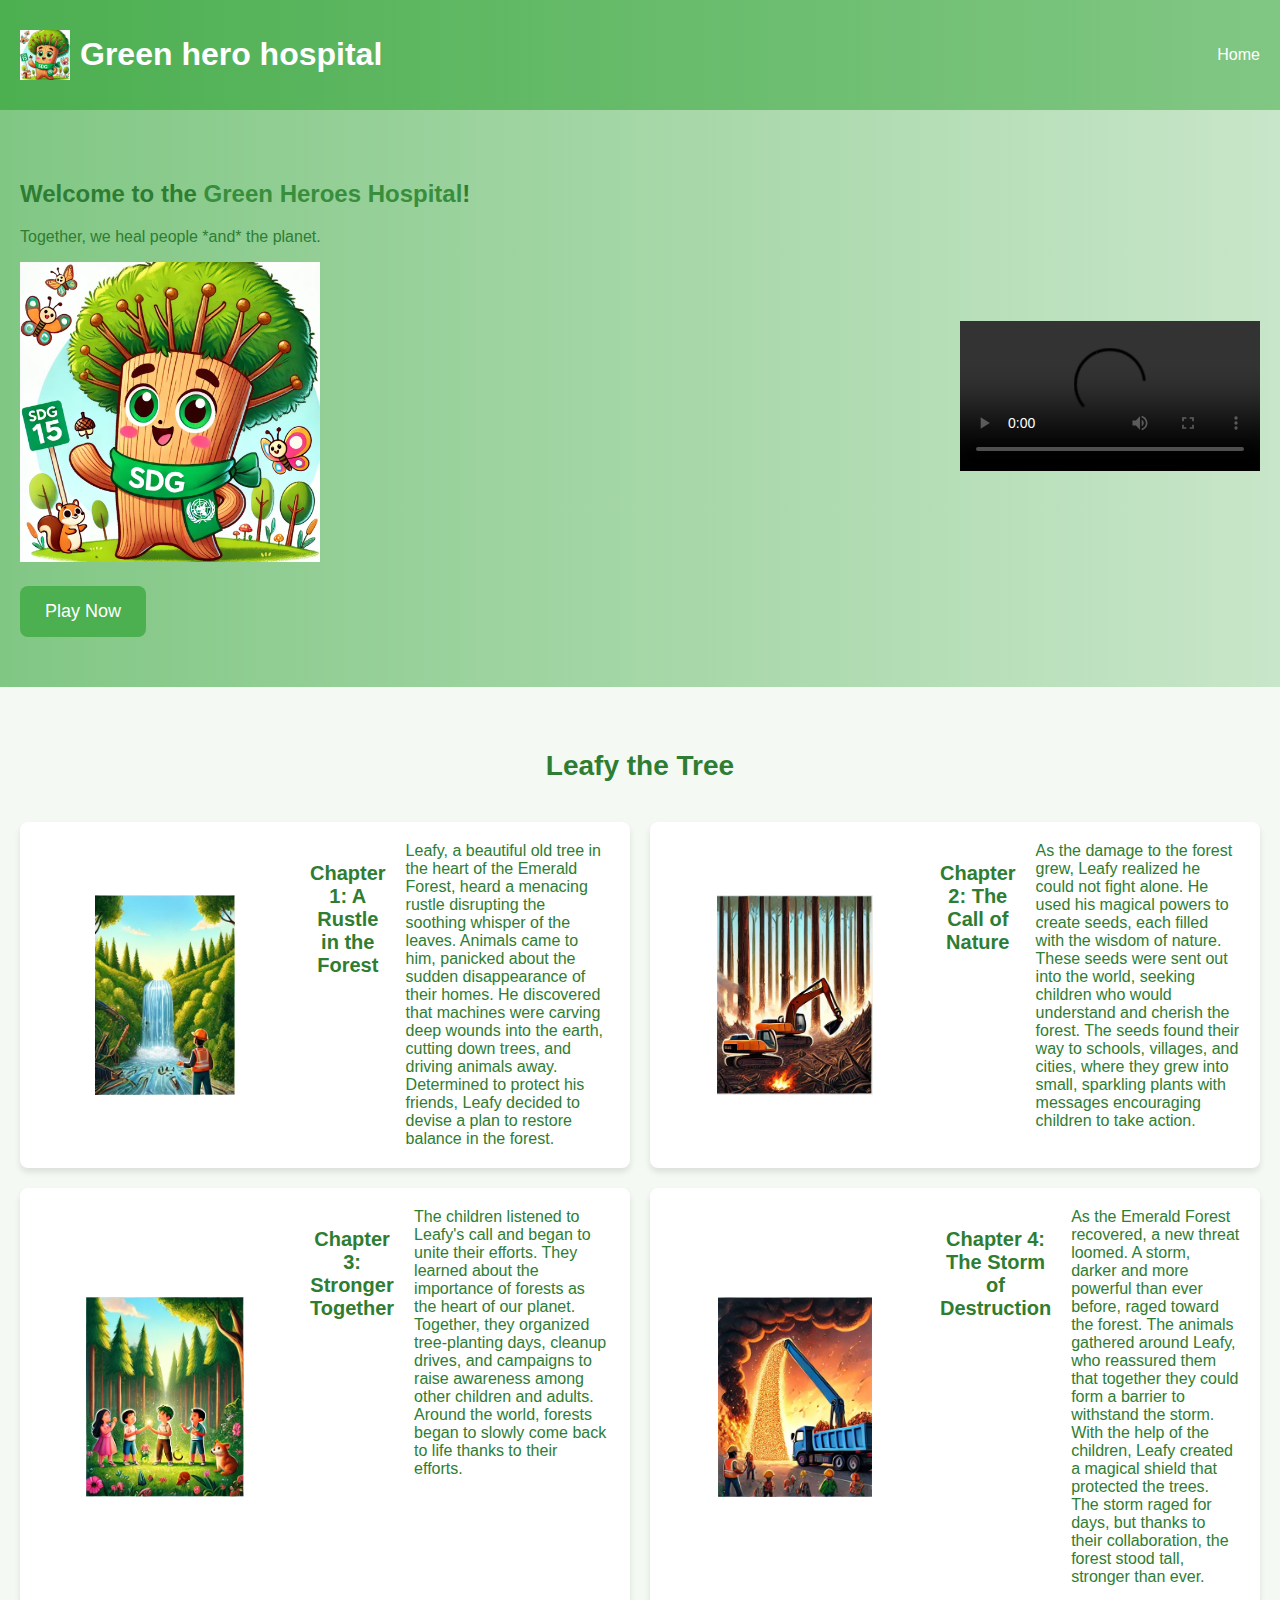
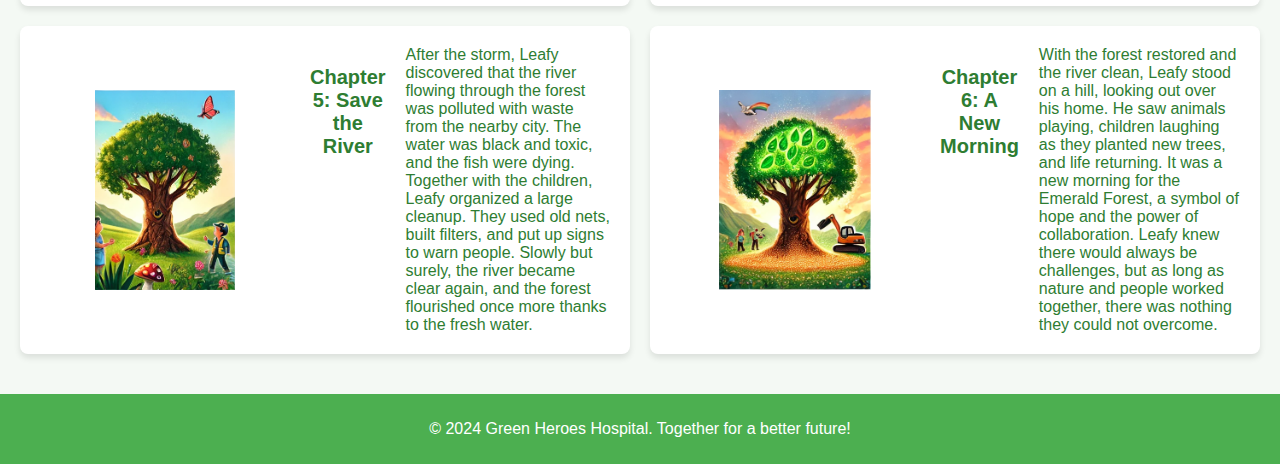
==== commit d62378e6: "d" ====
--- a/sdg_15_storyline_site/home.html
+++ b/sdg_15_storyline_site/home.html
@@ -18,6 +18,7 @@
         </ul>
       </nav>
     </header>
+
 
     <main>
       <section id="home" class="hero">
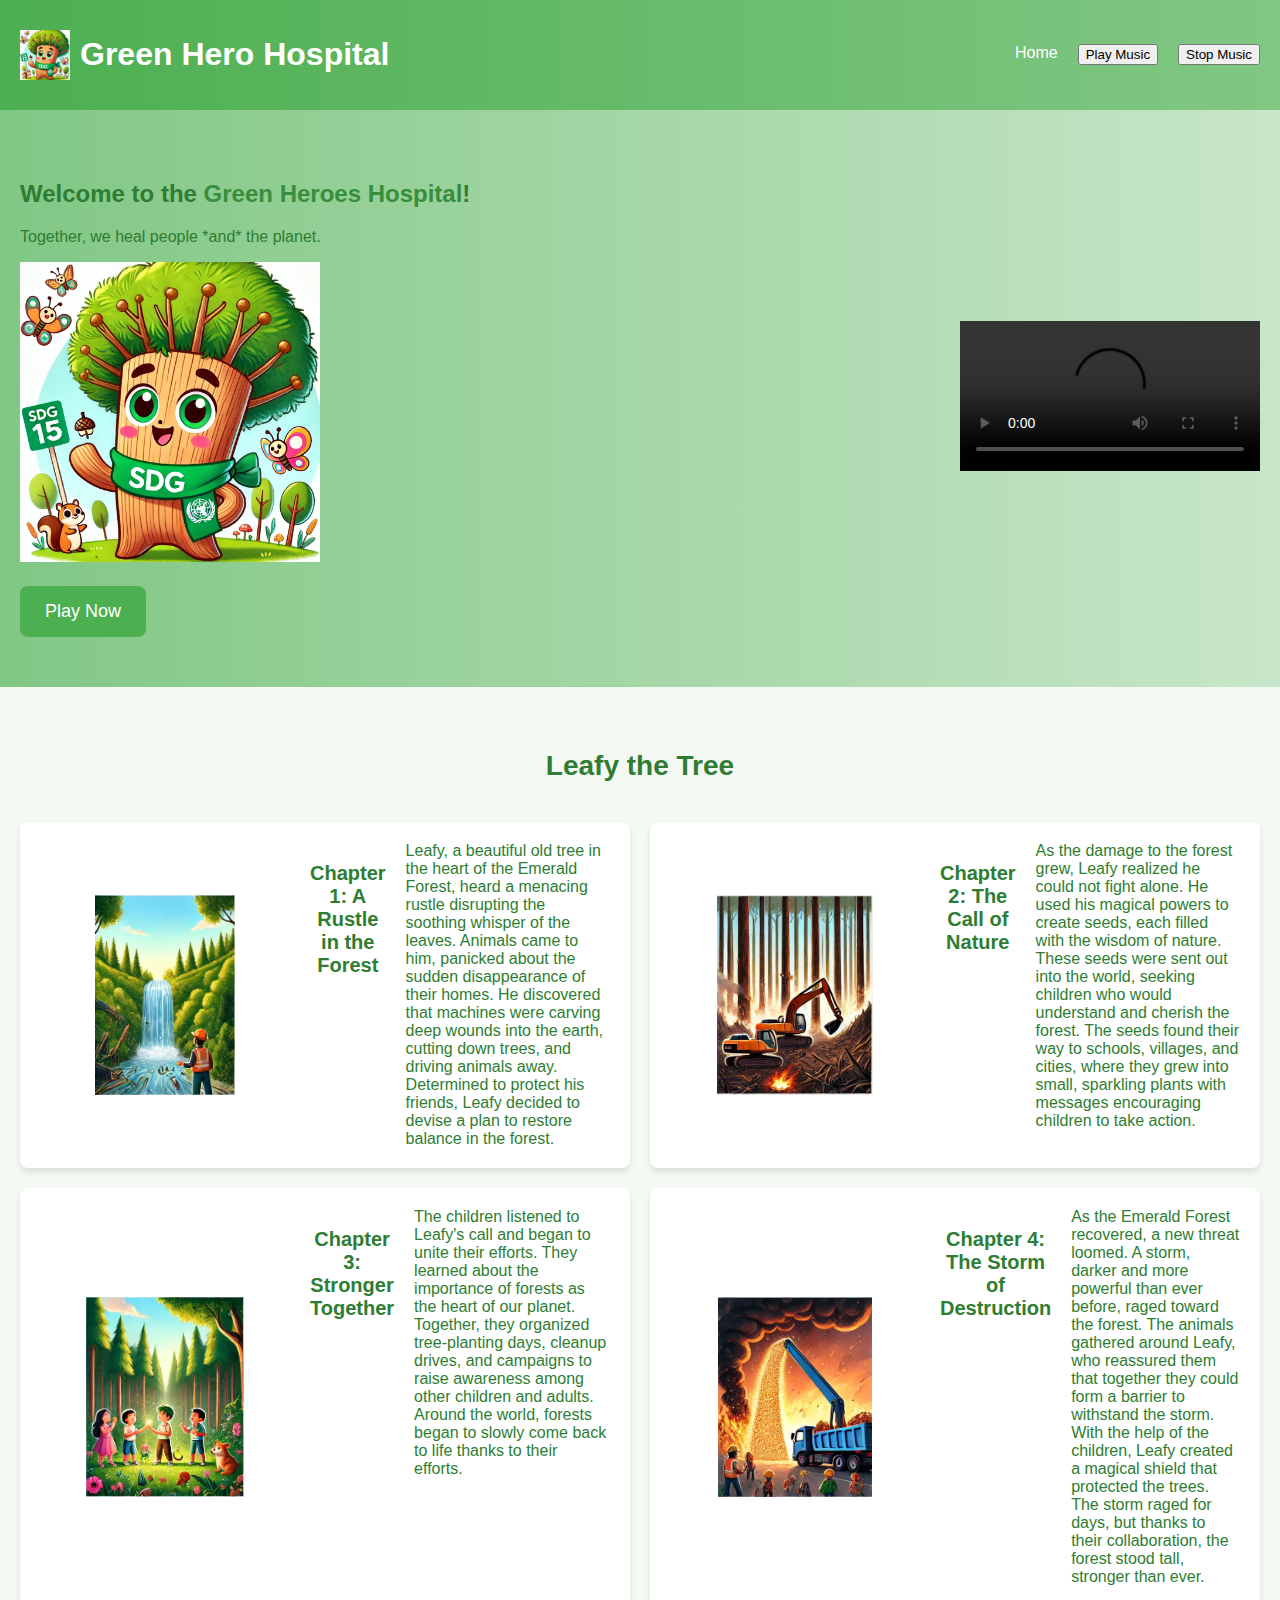
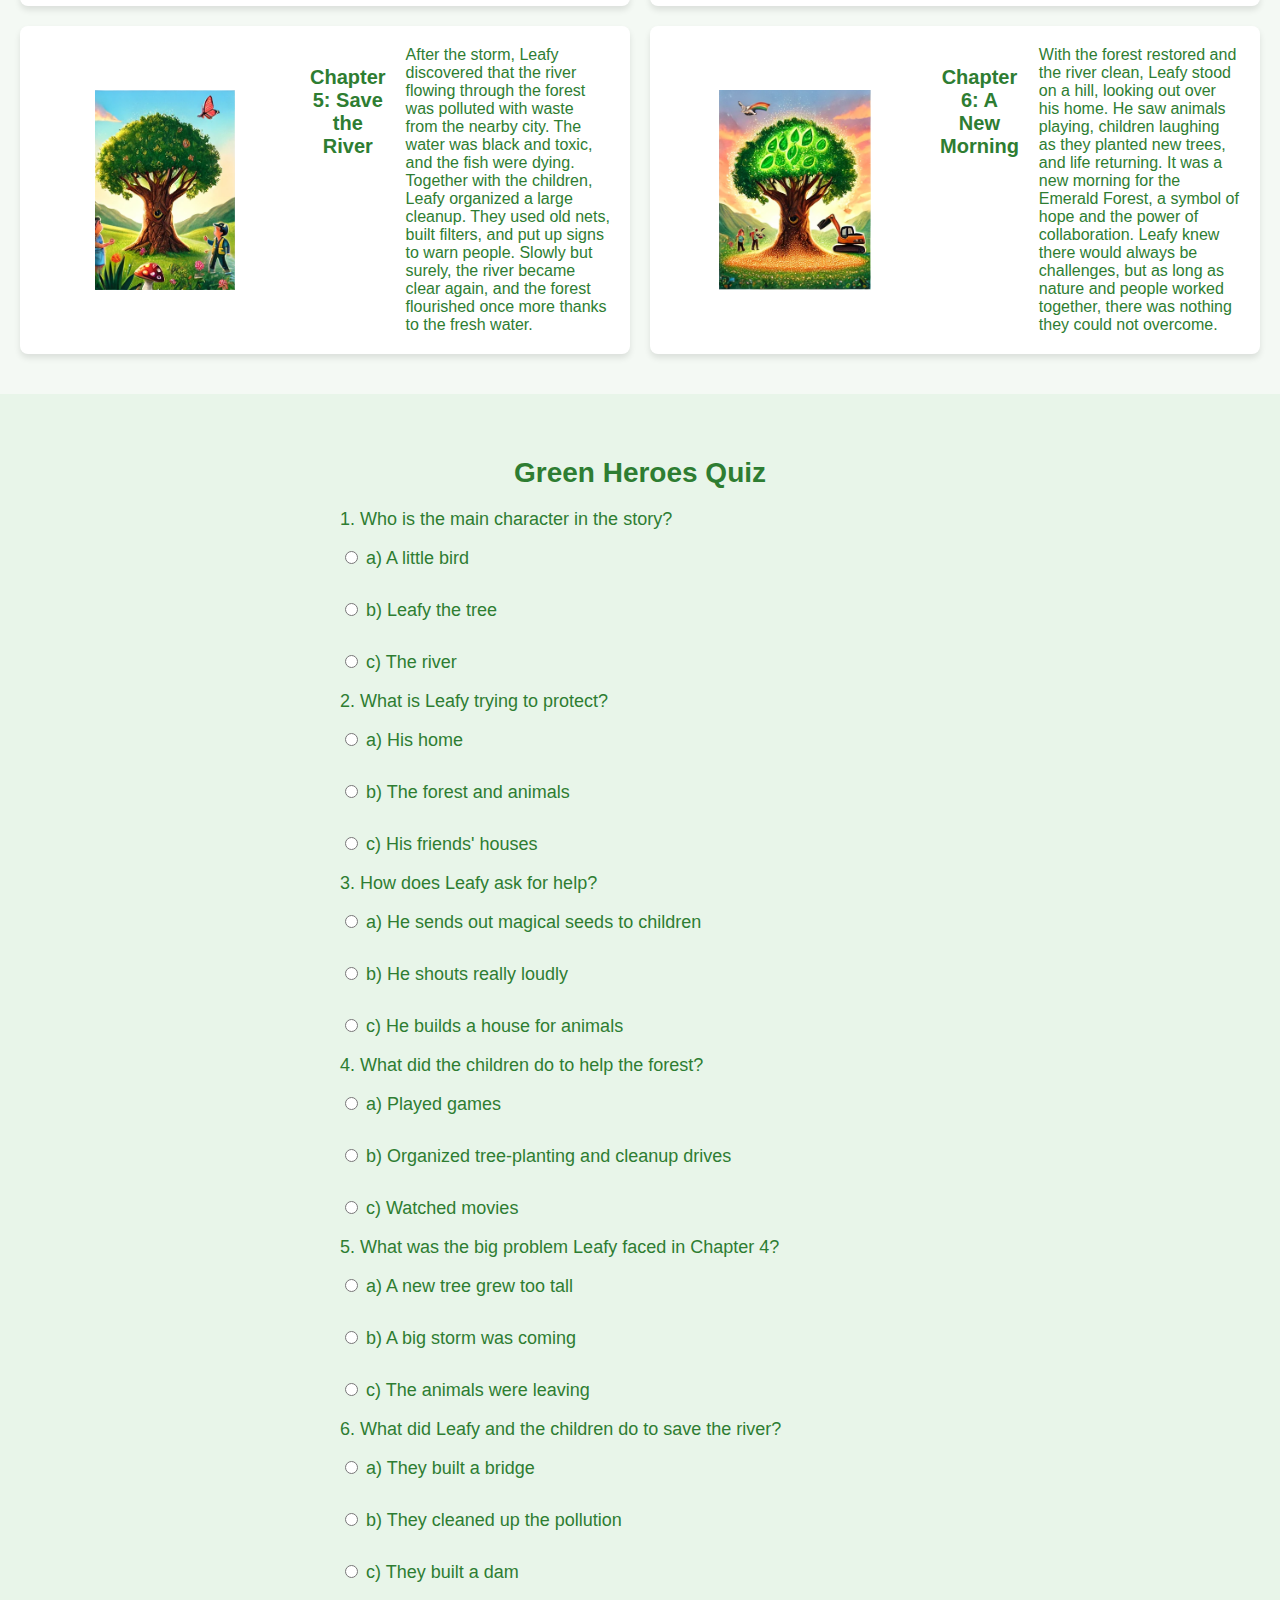
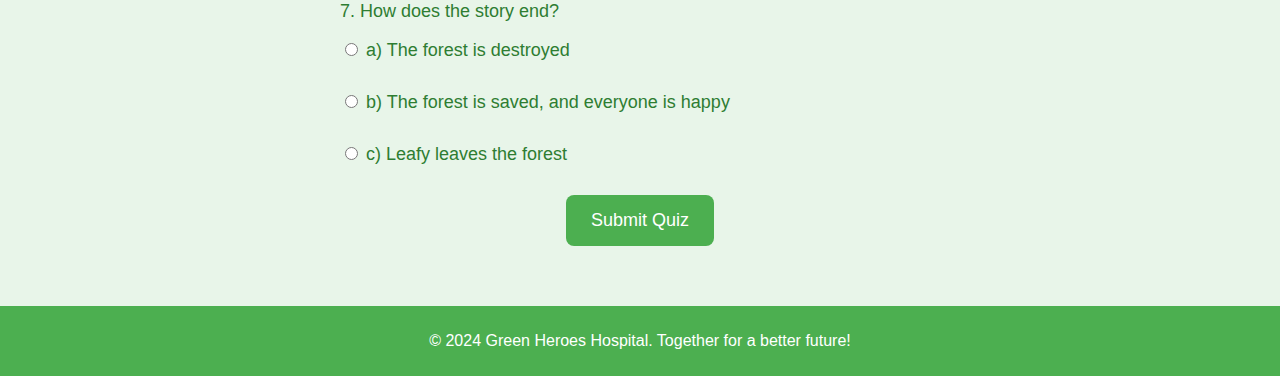
==== commit 1d464d8b: "aaaa" ====
--- a/sdg_15_storyline_site/home.html
+++ b/sdg_15_storyline_site/home.html
@@ -3,23 +3,27 @@
   <head>
     <meta charset="UTF-8" />
     <meta name="viewport" content="width=device-width, initial-scale=1.0" />
-    <title>Green hero hospital</title>
+    <title>Green Hero Hospital</title>
     <link rel="stylesheet" href="stylee.css" />
   </head>
   <body>
     <header>
       <div class="logo">
         <img src="dse.png" alt="Leafy Mascot" class="mascot" />
-        <h1>Green hero hospital</h1>
+        <h1>Green Hero Hospital</h1>
       </div>
       <nav>
         <ul>
           <li><a href="#home">Home</a></li>
+          <li><button onclick="playMusic()" class="play-music-btn">Play Music</button></li>
+          <li><button onclick="stopMusic()" class="stop-music-btn">Stop Music</button></li>
         </ul>
       </nav>
     </header>
-
-
+    <audio id="myAudio">
+      <source src="muziek.mp3" type="audio/mp3">
+      Your browser does not support the audio element.
+    </audio>
     <main>
       <section id="home" class="hero">
         <div class="hero-content">
@@ -126,12 +130,89 @@
           </div>
         </div>
       </section>
+
+      <!-- Quiz Section -->
+      <section id="quiz" class="quiz-section">
+        <h2>Green Heroes Quiz</h2>
+        <form id="quizForm">
+          <!-- Question 1 -->
+          <div class="quiz-question">
+            <p>1. Who is the main character in the story?</p>
+            <label><input type="radio" name="q1" value="a" /> a) A little bird</label><br />
+            <label><input type="radio" name="q1" value="b" /> b) Leafy the tree</label><br />
+            <label><input type="radio" name="q1" value="c" /> c) The river</label>
+          </div>
+
+          <!-- Question 2 -->
+          <div class="quiz-question">
+            <p>2. What is Leafy trying to protect?</p>
+            <label><input type="radio" name="q2" value="a" /> a) His home</label><br />
+            <label><input type="radio" name="q2" value="b" /> b) The forest and animals</label><br />
+            <label><input type="radio" name="q2" value="c" /> c) His friends' houses</label>
+          </div>
+
+          <!-- Question 3 -->
+          <div class="quiz-question">
+            <p>3. How does Leafy ask for help?</p>
+            <label><input type="radio" name="q3" value="a" /> a) He sends out magical seeds to children</label><br />
+            <label><input type="radio" name="q3" value="b" /> b) He shouts really loudly</label><br />
+            <label><input type="radio" name="q3" value="c" /> c) He builds a house for animals</label>
+          </div>
+
+          <!-- Question 4 -->
+          <div class="quiz-question">
+            <p>4. What did the children do to help the forest?</p>
+            <label><input type="radio" name="q4" value="a" /> a) Played games</label><br />
+            <label><input type="radio" name="q4" value="b" /> b) Organized tree-planting and cleanup drives</label><br />
+            <label><input type="radio" name="q4" value="c" /> c) Watched movies</label>
+          </div>
+
+          <!-- Question 5 -->
+          <div class="quiz-question">
+            <p>5. What was the big problem Leafy faced in Chapter 4?</p>
+            <label><input type="radio" name="q5" value="a" /> a) A new tree grew too tall</label><br />
+            <label><input type="radio" name="q5" value="b" /> b) A big storm was coming</label><br />
+            <label><input type="radio" name="q5" value="c" /> c) The animals were leaving</label>
+          </div>
+
+          <!-- Question 6 -->
+          <div class="quiz-question">
+            <p>6. What did Leafy and the children do to save the river?</p>
+            <label><input type="radio" name="q6" value="a" /> a) They built a bridge</label><br />
+            <label><input type="radio" name="q6" value="b" /> b) They cleaned up the pollution</label><br />
+            <label><input type="radio" name="q6" value="c" /> c) They built a dam</label>
+          </div>
+
+          <!-- Question 7 -->
+          <div class="quiz-question">
+            <p>7. How does the story end?</p>
+            <label><input type="radio" name="q7" value="a" /> a) The forest is destroyed</label><br />
+            <label><input type="radio" name="q7" value="b" /> b) The forest is saved, and everyone is happy</label><br />
+            <label><input type="radio" name="q7" value="c" /> c) Leafy leaves the forest</label>
+          </div>
+
+          <button type="submit" class="cta-button">Submit Quiz</button>
+        </form>
+        <div id="quizResult" class="quiz-result"></div>
+      </section>
     </main>
 
     <footer>
       <p>© 2024 Green Heroes Hospital. Together for a better future!</p>
     </footer>
 
+    <script>
+      function playMusic() {
+        var audio = document.getElementById('myAudio');
+        audio.play();
+      }
+
+      function stopMusic() {
+        var audio = document.getElementById('myAudio');
+        audio.pause();  // Pause the music
+        audio.currentTime = 0;  // Reset the music to the start
+      }
+    </script>
     <script src="script.js"></script>
   </body>
-</html>
+</html>--- a/sdg_15_storyline_site/stylee.css
+++ b/sdg_15_storyline_site/stylee.css
@@ -175,3 +175,51 @@
 main {
   flex: 1; /* Duwt de footer naar de onderkant */
 }
+/* Quiz Section */
+.quiz-section {
+  padding: 40px 20px;
+  background: #e8f5e9;
+  text-align: center;
+}
+
+.quiz-section h2 {
+  font-size: 28px;
+  margin-bottom: 20px;
+  color: #2e7d32;
+}
+
+.quiz-question {
+  margin-bottom: 20px;
+  text-align: left;
+  font-size: 18px;
+  max-width: 600px;
+  margin: 0 auto;
+}
+
+.quiz-question label {
+  display: block;
+  margin-bottom: 10px;
+}
+
+.quiz-result {
+  margin-top: 20px;
+  font-size: 20px;
+  font-weight: bold;
+  color: #388e3c;
+}
+
+.cta-button {
+  padding: 15px 25px;
+  background: #4caf50;
+  color: white;
+  border: none;
+  border-radius: 8px;
+  cursor: pointer;
+  font-size: 18px;
+  margin-top: 20px;
+  transition: background 0.3s ease;
+}
+
+.cta-button:hover {
+  background: #388e3c;
+}
